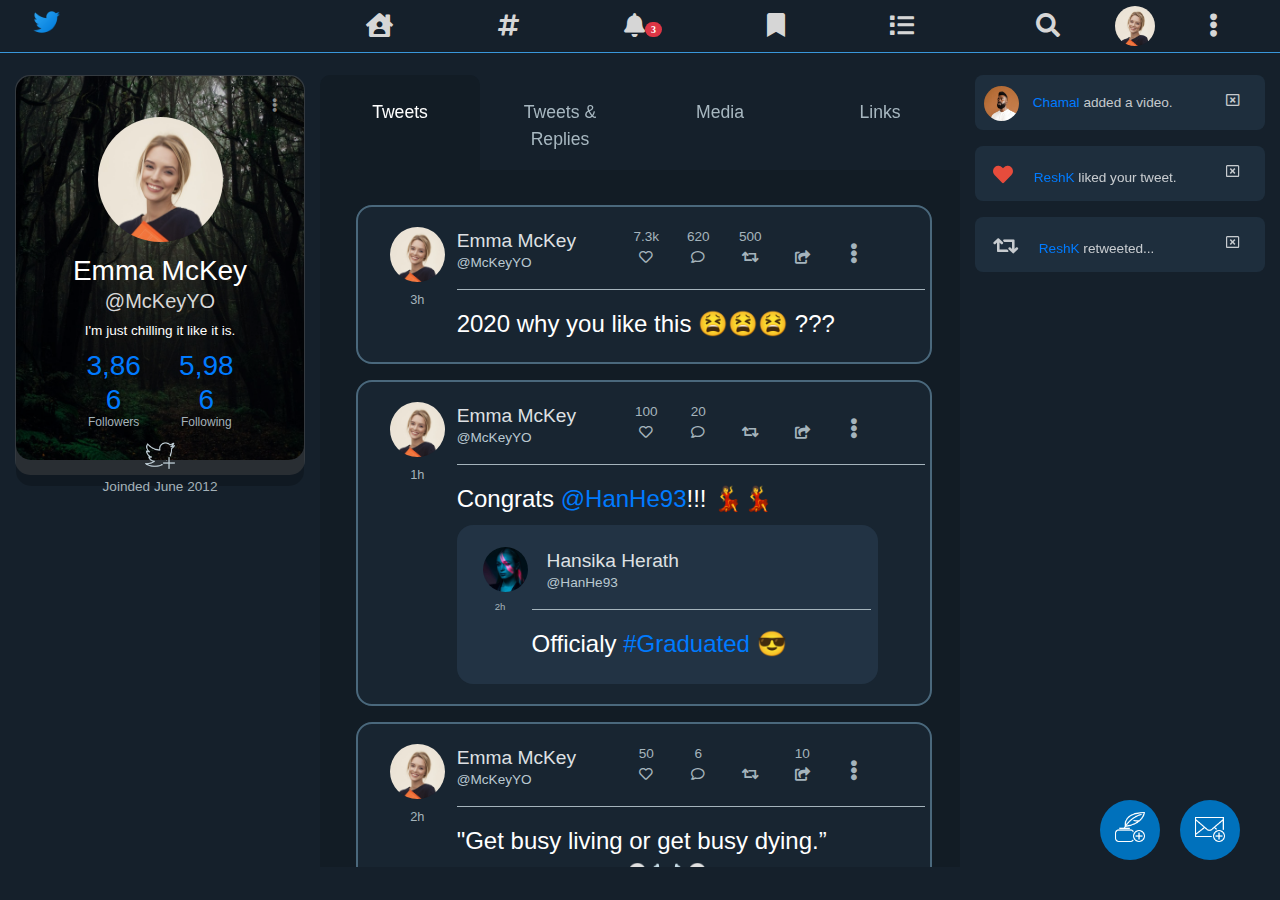
==== profile.html @ 1d09399c "CSS Update 4" ====
<!DOCTYPE html>
<html lang="en">
<head>
    <meta charset="UTF-8">
    <meta name="viewport" content="width=device-width, initial-scale=1.0">
    <script src='assets/bootstrap/js/jquery-3.5.1.js'></script>
    <link rel="icon" type="image/png" href="assets/images/favicon.png"/>
    <link rel="stylesheet" href="assets/icons/css/all.css">
    <link rel="stylesheet" href="assets/bootstrap/css/bootstrap.min.css">
    <link rel="stylesheet" href="assets/css/main.css">
    <script src='assets/bootstrap/js/bootstrap.min.js'></script>
    <title>Profile</title>
</head>
<body>
    <header>
        <nav class="navbar navbar-expand-md fixed-top py-0">
            <div class="col-12">
                <div class="row">
                    <div class="navColA col-3">
                        <a class="navbar-brand" href="index.html">
                            <img src="assets/images/twitter_logo.png" width="30" height="30" alt="">
                        </a>
                    </div>
                    <div class="navColB col-md-6">
                        <div class="navbar-nav mx-auto">
                            <div class="container">
                                <div class="span2 offset1">
                                    <a class=" nav-item nav-link" href="index.html"><i class="fas fa-house-user"></i></a>
                                </div>
                                <div class="span2">
                                    <a class="nav-item nav-link" href="#"><i class="fas fa-hashtag"></i></a>
                                </div>
                                <div class="span2">
                                    <button class="btn btn-secondary dropdown-toggle" type="button" id="dropdownMenuButton" data-toggle="dropdown" aria-haspopup="true" aria-expanded="false" >
                                        <a class="nav-item nav-link" href="#"><i class="fas fa-bell"><span id="not-num" class="badge badge-pill badge-danger">3</span></i></a>
                                    </button>
                                    <div class="dropdown-menu" aria-labelledby="dropdownMenuButton" id="tdrop">
                                        <a class="dropdown-item" href="#">Chamal added a video.</a>
                                        <a class="dropdown-item" href="#">ReshK liked your tweet.</a>
                                        <a class="dropdown-item" href="#">ReshK retweeted your tweet.</a>
                                    </div>
                                </div>
                                <div class="span2">
                                    <a class="nav-item nav-link" href="#"><i class="fas fa-bookmark"></i></a>
                                </div>
                                <div class="span2">
                                    <a class="nav-item nav-link" href="#"><i class="fas fa-list"></i></a>
                                </div>
                            </div>
                        </div>
                    </div>
                    <div class="navColC col-md-3">
                        <div class="container">
                            <div class="span2 extra"></div>
                            <div class="span2">
                                <a href="#" class="nav-link"><i class="fas fa-search"></i></a>
                            </div>
                            <div class="span2">
                                <img  class="user-pic" src="assets/images/user1.jpg" width="40" height="40" alt="">
                            </div>
                            <div class="span2">
                                <a href="#" class="nav-link"><i class="fas fa-ellipsis-v"></i></a>
                            </div>
                        </div>
                    </div>
                </div>
            </div>
        </nav>
        <nav class="navbar navbar-expand-md fixed-bottom py-0" id="bNav">
            <div class="container">
                <div class="col"><a class="nav-link active" href="index.html"><i class="fas fa-house-user"></i></a></div>
                <div class="col"><a class="nav-link" href="#"><i class="fas fa-hashtag"></i></a></div>
                <div class="col">
                    <div class="btn-group dropup">
                        <button type="button" class="btn btn-secondary dropdown-toggle" data-toggle="dropdown" aria-haspopup="true" aria-expanded="false">
                            <i class="fas fa-bell nav-link"><span id="not-num" class="badge badge-pill badge-danger">3</span></i>
                        </button>
                        <div class="dropdown-menu">
                            <a class="dropdown-item" href="#">Chamal added a video.</a>
                            <a class="dropdown-item" href="#">ReshK liked your tweet.</a>
                            <a class="dropdown-item" href="#">ReshK retweeted your tweet.</a>
                        </div>
                    </div>
                </div>
                <div class="col"><a class="nav-link" href="#"><i class="fas fa-bookmark"></i></a></div>
                <div class="col"><a class="nav-link" href="#"><i class="fas fa-list"></i></a></div>
            </div>
        </nav>
    </header>
    <main role="main" class="container-fluid">
        <div class="row main-content">
            <div class="sideA col-3">
                <div class="card bg-dark text-white pro-card">
                    <img src="assets/images/cover2.jpg" class="card-img" alt="...">
                    <div class="card-img-overlay">
                        <i class="fas fa-ellipsis-v"></i>
                        <img class="user-pic5" src="assets/images/user1.jpg" alt="">
                        <h3 class="card-title">Emma McKey</h3>
                        <h5 class="card-subtitle">@McKeyYO</h5>
                        <p class="card-text">I'm just chilling it like it is.</p>
                        <div class="row">
                            <div class="col-2 counts"></div>
                            <div class="col-4 counts"><h3 class="count">3,866</h3><br><p class="count-text">Followers</p></div>
                            <div class="col-4 counts"><h3 class="count">5,986</h3><br><p class="count-text">Following</p></div>
                            <div class="col-2 counts"></div>
                        </div>
                        <img class="add-user" src="assets/images/follow.png" alt="" srcset="">
                        <p class="card-text-join">Joinded June 2012</p>
                    </div>
                </div>
            </div>
            <div class="sideB col-xs-12 col-md-6">
                <div class="row profile-res">
                    <div class="card bg-dark text-white pro-card">
                        <img src="assets/images/cover2.jpg" height="150px" class="card-img" alt="...">
                        <div class="card-img-overlay">
                            <div class="row">
                                <div class="col-3">
                                    <img class="user-pic6" src="assets/images/user1.jpg" alt="">
                                </div>
                                <div class="col-9">
                                    <div class="row">
                                        <i class="fas fa-ellipsis-v"></i>
                                    </div>
                                    <div class="row">
                                        <h5 class="card-title">Emma McKey <span class="cover-handle">@McKeyYO</span><span class="joined">&#160;&#160;&#160;Joinded June 2012</span></h5>
                                    </div>
                                    <div class="row">
                                        <p class="card-text">I'm just chilling it like it is.</p>
                                    </div>
                                    <div class="row">
                                        <div class="col-4">
                                            <span class="counts">Followers:</span>
                                            <span class="badge badge-primary">3,866</span>
                                        </div>
                                        <div class="col-4">
                                            <span class="counts">Following:</span>
                                            <span class="badge badge-primary">5,986</span>
                                        </div>
                                        <div class="col-4">
                                            <img class="add-user2" src="assets/images/follow.png" alt="" srcset="">
                                        </div>
                                    </div>
                                </div>
                            </div>
                        </div>
                    </div>
                </div>
                <div class="row pro-menu">
                    <div class="col-3 sub-menu-pro active">Tweets</div>
                    <div class="col-3 sub-menu-pro">Tweets & Replies</div>
                    <div class="col-3 sub-menu-pro">Media</div>
                    <div class="col-3 sub-menu-pro">Links</div>
                </div>
                <div class="row content-pro">
                    <div class="card tweets">
                        <div class="card-body">
                            <div class="row">
                                <div class="col-2"><img class="user-pic2" src="assets/images/user1.jpg" alt="" srcset=""><p class="time">3h</p></div>
                                <div class="col-10">
                                    <div class="row tweet-head">
                                        <div class="col-4">
                                            <p class="name">Emma McKey</p>
                                            <p class="handle">@McKeyYO</p>
                                        </div>
                                        <div class="col-8">
                                            <div class="row">
                                                <div class="col-2 heart">
                                                    <p class="tweet-values">7.3k</p>
                                                    <i class="far fa-heart"></i>
                                                </div>
                                                <div class="col-2 other">
                                                    <p class="tweet-values">620</p>
                                                    <i class="far fa-comment"></i>
                                                </div>
                                                <div class="col-2 other">
                                                    <p class="tweet-values">500</p>
                                                    <i class="fas fa-retweet"></i>
                                                </div>
                                                <div class="col-2 other">
                                                    <p class="tweet-values">&nbsp;</p>
                                                    <i class="fas fa-share-square"></i>
                                                </div>
                                                <div class="col-2 mini-menu">
                                                    <i class="fas fa-ellipsis-v"></i>
                                                </div>
                                            </div>
                                            
                                        </div>
                                    </div>
                                    <div class="row tweet-body">
                                        <p class="context">2020 why you like this 😫😫😫 ???</p>
                                    </div>
                                </div>
                            </div>
                        </div>
                    </div>
                    <div class="card tweets">
                        <div class="card-body">
                            <div class="row">
                                <div class="col-2"><img class="user-pic2" src="assets/images/user1.jpg" alt="" srcset=""><p class="time">1h</p></div>
                                <div class="col-10">
                                    <div class="row tweet-head">
                                        <div class="col-4">
                                            <p class="name">Emma McKey</p>
                                            <p class="handle">@McKeyYO</p>
                                        </div>
                                        <div class="col-8">
                                            <div class="row">
                                                <div class="col-2 heart">
                                                    <p class="tweet-values">100</p>
                                                    <i class="far fa-heart"></i>
                                                </div>
                                                <div class="col-2 other">
                                                    <p class="tweet-values">20</p>
                                                    <i class="far fa-comment"></i>
                                                </div>
                                                <div class="col-2 other">
                                                    <p class="tweet-values">&nbsp;</p>
                                                    <i class="fas fa-retweet"></i>
                                                </div>
                                                <div class="col-2 other">
                                                    <p class="tweet-values">&nbsp;</p>
                                                    <i class="fas fa-share-square"></i>
                                                </div>
                                                <div class="col-2 mini-menu">
                                                    <i class="fas fa-ellipsis-v"></i>
                                                </div>
                                            </div>
                                            
                                        </div>
                                    </div>
                                    <div class="row tweet-body">
                                        <p class="context">Congrats <span class="hash">@HanHe93</span>!!! 💃💃</p>
                                        <div class="card retweets">
                                            <div class="card-body">
                                                <div class="row">
                                                    <div class="col-2"><img class="user-pic4" src="assets/images/user4.jpg" alt="" srcset=""><p class="retweet-time">2h</p></div>
                                                    <div class="col-10">
                                                        <div class="row retweet-head">
                                                            <div class="col-12">
                                                                <p class="name">Hansika Herath</p>
                                                                <p class="handle">@HanHe93</p>
                                                            </div>
                                                        </div>
                                                        <div class="row retweet-body">
                                                            <p class="context">Officialy <span class="hash">#Graduated</span> 😎</p>
                                                        </div>
                                                    </div>
                                                </div>
                                            </div>
                                        </div>
                                    </div>
                                </div>
                            </div>
                        </div>
                    </div>
                    <div class="card tweets">
                        <div class="card-body">
                            <div class="row">
                                <div class="col-2"><img class="user-pic2" src="assets/images/user1.jpg" alt="" srcset=""><p class="time">2h</p></div>
                                <div class="col-10">
                                    <div class="row tweet-head">
                                        <div class="col-4">
                                            <p class="name">Emma McKey</p>
                                            <p class="handle">@McKeyYO</p>
                                        </div>
                                        <div class="col-8">
                                            <div class="row">
                                                <div class="col-2 heart">
                                                    <p class="tweet-values">50</p>
                                                    <i class="far fa-heart"></i>
                                                </div>
                                                <div class="col-2 other">
                                                    <p class="tweet-values">6</p>
                                                    <i class="far fa-comment"></i>
                                                </div>
                                                <div class="col-2 other">
                                                    <p class="tweet-values">&nbsp;</p>
                                                    <i class="fas fa-retweet"></i>
                                                </div>
                                                <div class="col-2 other">
                                                    <p class="tweet-values">10</p>
                                                    <i class="fas fa-share-square"></i>
                                                </div>
                                                <div class="col-2 mini-menu">
                                                    <i class="fas fa-ellipsis-v"></i>
                                                </div>
                                            </div>
                                            
                                        </div>
                                    </div>
                                    <div class="row tweet-body">
                                        <p class="context">"Get busy living or get busy dying.” <br>- Stephen King 👻☠👻 </p>
                                    </div>
                                </div>
                            </div>
                        </div>
                    </div>
                </div>
            </div>
            <div class="sideC col-3">
                <div class="alert alert-primary" role="alert">
                    <div class="row">
                        <div class="col-10">
                            <img class="user-pic3" src="assets/images/user5.jpg" alt="" srcset="">
                            <span class="tag">Chamal</span> added a video.
                        </div>
                        <div class="col-2">
                            <i class="far fa-window-close"></i>
                        </div>
                    </div>
                </div>
                <div class="alert alert-primary" role="alert">
                    <div class="row">
                        <div class="col-10">
                            <i class="fas fa-heart heart-not ico-not"></i>
                            <span class="tag">ReshK</span> liked your tweet.
                        </div>
                        <div class="col-2">
                            <i class="far fa-window-close"></i>
                        </div>
                    </div>
                </div>
                <div class="alert alert-primary" role="alert">
                    <div class="row">
                        <div class="col-10">
                            <i class="fas fa-retweet ico-not"></i>
                            <span class="tag">ReshK</span> retweeted...
                        </div>
                        <div class="col-2">
                            <i class="far fa-window-close"></i>
                        </div>
                    </div>
                </div>
            </div>
        </div>
        <div class="float-ico">
            <a href="#" class="float float-tweet">
                <img src="assets/images/quill.png" height="30px" width="30px" alt="">
            </a>
        </div>
        <div class="float-ico">
            <a href="#" class="float2 float-tweet">
                <img src="assets/images/message.png" height="30px" width="30px" alt="">
            </a>
        </div>
        
    </main>
</body>
</html>
---- assets/css/main.css ----
/* global */

i:hover, img:hover{
    cursor: pointer;
}
.terms{
    font-size: 12px;
    color: white;
    opacity: 0.2;
}
#not-num{
    font-size: 10px;
}
body{
    background-color: #15202B;
}
.navbar{
    background-color: #15202B;
    border-bottom: 1px solid #3997DB;
}
.fixed-top .navColB .container .active i{
    color: #3997DB;
}
.nav-link{
    color: rgb(214, 214, 214);
    font-size: 1.5rem;
}
.nav-link:hover{
    color:#3997DB;
}
.btn-secondary{
    padding: 0%;
    background-color:transparent;
    border: none;
}
.btn-secondary:hover{
    background-color:transparent;
    border: none;
}
.btn-secondary:active{
    background-color:transparent;
    border: none;
    color:#3997DB;
}
.dropdown-toggle::after {
    display: none;
}
.show>.btn-secondary.dropdown-toggle {
    background-color: transparent;
    border-color: transparent;
}
.show>.btn-secondary.dropdown-toggle:focus {
    box-shadow: none;
}
.dropdown-menu{
    margin-left: 35%;
    background-color: #1E2E3D;
}
.dropdown-item{
    color: white;
}
.active a{
    color: #3997DB;
}
.container-sm{
    margin-top: 3.5rem;
    color: white;
}
.container-fluid{
    margin-top: 3.5rem;
    color: white;
}
.form-inline > *{
    margin-left: 1rem;
    margin-right: 1rem;
}
.user-pic{
    border-radius: 50%;
}
.user-pic2{
    border-radius: 50%;
    height: 55px;
    width: 55px;
}
.user-pic3{
    border-radius: 50%;
    height: 35px;
    width: 35px;
}
.user-pic4{
    border-radius: 50%;
    height: 45px;
    width: 45px;
}
.user-pic5{
    border-radius: 50%;
    height: 125px;
    width: 125px;
    margin-left: auto;
    margin-right: auto;
    display: block;
}
.user-pic6{
    border-radius: 50%;
    height: 95px;
    width: 95px;
    margin-left: auto;
    margin-right: auto;
    margin-top: auto;
    margin-bottom: auto;
    display: block;
}
.fixed-bottom{
    display: none;
    background-color: #0068CF;
}

.fixed-bottom .col i:hover{
    color: #8CC6FF;
}


/* SIDE A */
.sideA{
    padding-top:1.2rem;
}
.sideA .card{
    background-color: #1E2E3D;
    border-radius: 0.5rem;
    border-color: transparent;
}
.sideB .card{
    background-color: transparent;
    border-radius: 1rem;
    border: 2px solid #4A687C;
    width: 90%;
    margin-left: 2.25rem;
}
.sideA .follow .card{
    margin-top: 0.5rem;
}
.sideA .card-body{
    padding-top:0.5rem;
    padding-bottom: 0.5rem;
}
.sideA .card-body .tag{
    margin-left: 2px;
    margin-right: 5px;
    margin-top: 10px;
    border-bottom: 2px solid #293D4D;
}

.sideA .card-body .tag div{
    padding: 0%;
}
.sideA .card-body .tag .col-2{
    text-align: end;
    color: #AAB9C2;
}
.sideA .card-link{
    color: white;
    font-size: 1rem;
    text-align: right; 
}
.sideA p{
    margin-top: 1.2rem;
    margin-bottom: 0;
}
.follow .row{
    margin-left: 2px;
    margin-right: 5px;
    margin-top: 10px;
}
.follow .row .col-3{
    padding: 0px;
}
.follow .name{
    margin: 0;
    padding: 0;
}
.follow .handle{
    margin: 0;
    padding: 0;
}
.name{
    color: #DEE0E3;
}
.handle{
    color: #BAC9D1;
}
.follow .follow-add{
    height: 30px;
    width: 30px;
    margin: 8px 0px;
}

/* SIDE-A CARD-PRO */
.sideA .pro-card{
    height: 25rem;
    border-radius: 15px;
    background-position:center;
}
.sideA .pro-card .card-img{
    border-radius: 15px;
}
.sideA .pro-card .card-img-overlay{
    background-color: rgba(0, 0, 0, 0.203);
    border-radius: 15px;
    height: 410px;
}
.sideA .pro-card .card-img-overlay i{
    margin-left: 95%;
    opacity: 0.5;
}
.sideA .pro-card .card-img-overlay i:hover{
    opacity: 1;
}
.sideA .pro-card .card-img-overlay .card-title{
    text-align: center;
    margin-top: 0.8rem;
}
.sideA .pro-card .card-img-overlay .card-subtitle{
    text-align: center;
    margin-top: -0.7rem;
    margin-bottom: 0.5rem;
    color: #D8D8D8;
}
.sideA .pro-card .card-img-overlay .card-text{
    text-align: center;
    margin-top: 0.2rem;
}
.sideA .pro-card .card-img-overlay .row{
    margin-top: 0.5rem;
}
.sideA .pro-card .card-img-overlay .counts{
    text-align: center;
}
.sideA .pro-card .card-img-overlay .count{
    color: #007BFF;
}
.sideA .pro-card .card-img-overlay .count-text{
    font-size: 12px;
    text-align: center;
    margin-top: -2rem;
    color: #A4B2B9;
}
.sideA .pro-card .card-img-overlay .add-user{
    margin-top: 0.5rem;
    height: 30px;
    width: 30px;
    margin-left: auto;
    margin-right: auto;
    display: block;
}
.sideA .pro-card .card-img-overlay .card-text-join{
    margin-top: 0.5rem;
    color: #A4B2B9;
    text-align: center;
}
/* SIDE B */
.sideB .content{
    height: 91vh;
    overflow-x: hidden; 
    overflow-y: auto;
    background-color: #121C25;
    padding-top:1.2rem;
    padding-bottom:1.2rem;
}
.sideB .content-pro{
    height: 77.5vh;
    overflow-x: hidden; 
    overflow-y: auto;
    background-color: #121C25;
    padding-top:1.2rem;
    padding-bottom:1.2rem;
}
.sideB .sub-menu-pro{
    margin-top: 1.2rem;
    padding-top: 1.5rem;
    padding-bottom: 1rem;
    text-align: center;
    font-size: 1.1rem;
    color: #A7B7C0;
    border-bottom: 2px solid transparent;
    border-radius: 10px 10px 0px 0px;
}
.sideB .sub-menu-pro:hover{
    color: whitesmoke;
    background-color: #1A2835;
    border-bottom: 2px solid whitesmoke;
}
.sideB .pro-menu .active{
    background-color: #121C25;
    color: white;
}
.retweets{
    margin-left: 0 !important;
    margin-top: 0.5rem !important;
    background-color: #223344 !important;
    border-color: transparent !important;
}
.sideB .card{
    background-color: #182531;
}
.sideB .card:hover{
    background-color: #1F303F;
}
.sideB .add-tweet .top .col-2{
    padding-right: 0;
    width: fit-content;
}
.sideB .add-tweet .top .col-10{
    padding-left: 0;
}
.sideB .uText{
    background-color: transparent;
    padding-left: 0;
    color: white;
    font-size: 1.2rem;
    border-color: transparent;
    border-bottom: 2px solid #BCCBD3;
}
.sideB .uText:focus{
    box-shadow: none;
}
.sideB .add-tweet .add-more{
    font-size: 1.5rem;
    margin-top: 0.5rem;
    color: #BAC9D1;
}

.sideB .add-tweet .add-more i:hover{
    color: #007BFF;
}

.sideB .add-tweet .add-more .col-2{
    padding: 0;
}
.sideB .tweets{
    margin-top: 1rem;
}
.sideB .tweets .col-2{
    padding-right: 0;
}
.sideB .tweets img{
    display: block;
    margin-left: auto;
    margin-right: auto;
}
.time{
    color:#A5B4BC;
    font-size: 0.8rem;
    text-align: center;
    margin-top: 0.5rem;
    margin-bottom: 0;
}
.retweet-time{
    color:#A5B4BC;
    font-size: 0.6rem;
    margin-top: 0.5rem;
    margin-left: 1rem;
    margin-bottom: 0;
}

.sideB .name{
    margin-bottom: -0.2rem;
    font-size: 1.2rem;
}
.tweets .tweet-head, .tweets .retweet-head{
    border-bottom: 1px solid #A5B4BC;
}
.tweets .tweet-head .col-4, .tweets .retweet-head .col-10{
    padding: 0;
}
.tweet-values{
    margin-bottom: 0;
}
.tweets .col-8 .active i, .tweets .col-8 .active p{
    color: #E74C3C;
}
.tweets .col-8 .heart:hover{
    color: #E74C3C;
}
.tweets .col-8 .col-2{
    text-align: center;
    color: #A5B4BC;
}
.tweets .col-8 .other:hover{
    color: white;
}
.mini-menu{
    margin-top: 0.7rem;
    font-size: 1.3rem;
}
.mini-menu i:hover {
    color: #007BFF;
}
.tweets .tweet-body .context{
    font-size: 1.5rem;
    margin-top: 1rem;
    margin-bottom: 0;
}
.tweets .tweet-body .hash{
    color: #007BFF;
}
/* SIDE-B Pro */
.sideB .profile-res{
    display: none;
}
.sideB .profile-res .card{
    width: 100%;
    margin: 0;
    border: 0;
}
.sideB .profile-res .card-img{
    width: 100%;
    object-fit: cover;
}
.sideB .profile-res .card-img-overlay{
    background-color: rgba(0, 0, 0, 0.203);
}
.sideB .profile-res .col-9 i{
    margin-left: 95%;
    opacity: 0.5;
}
.sideB .profile-res .col-9 i:hover{
    opacity: 1;
}
.sideB .profile-res .col-9 .cover-handle{
    font-size: 16px;
    color: #D8D8D8;
}
.sideB .profile-res .col-9 .joined{
    font-size: 10px;
}
.sideB .profile-res .col-9 .col-4{
    padding-left: 0;
    padding-top: 10px;
}
.sideB .profile-res .counts{
    font-size: 13px;
    text-align: left;
}
.sideB .profile-res .add-user2{
    height: 25px;
    width: 25px;
    margin-top: 0;
    margin-bottom: 10px;
}
/* SIDE C */
.sideC{
    padding-top: 1.2rem;
}
.sideC .alert{
    padding-left: 0.5rem;
    padding-top: 0;
    padding-bottom: 0;
    background-color: #1E2E3D;
    border-color: transparent;
    border-radius: 8px;
    height: 55px;
    color: rgba(255, 255, 255, 0.753);
}

.sideC .alert:hover{
    background-color: #2c4358;
}
.sideC .alert img{
    margin-top: 10px;
    margin-bottom: 10px;
    margin-right: 10px;
}
.sideC .alert .tag{
    color: #007BFF;
}
.sideC .alert .col-2{
    padding-top: 15px;
}
.sideC .alert i:hover{
    color: #007BFF
}
.sideC .heart-not{
    color: #E74C3C;
}
.sideC .ico-not{
    font-size: 20px;
    margin-top: 18px;
    margin-bottom: 10px;
    margin-right: 17px;
    margin-left: 9px;
}
.sideC .heart-not:hover{
    color: #E74C3C;
}
/* FLOAT */

.float{
    position:fixed;
	width:60px;
	height:60px;
	bottom:40px;
	right:120px;
	background-color:#0071BC;
	border-radius:50px;
	text-align:center;
}
.float2{
    position:fixed;
	width:60px;
	height:60px;
	bottom:40px;
	right:40px;
	background-color:#0071BC;
	border-radius:50px;
	text-align:center;
}
.float-ico a:hover{
    background-color:#005791;
}
.float-ico img{
    margin-top: 12px;
}
.my-float{
	margin-top:22px;
}

/* SIDE BAR */

/* width */
::-webkit-scrollbar {
    width: 5px;
}

  /* Track */
::-webkit-scrollbar-track {
    background: #182531; 
}

  /* Handle */
::-webkit-scrollbar-thumb {
    background: #1E2E3D; 
}

  /* Handle on hover */
::-webkit-scrollbar-thumb:hover {
    background: #AAB9C2; 
}

@media (max-width: 1365px){
    body{
        font-size: 85% !important;
    }
    .sideA .card-body .tag i{
        display: none;
    }
}
@media (max-width: 1200px){
    .sideA .user-pic2{
        height: 35px;
        width: 35px;
    }
    .sideA .follow .col-7{
        padding-left: 0;
        padding-right: 5px;
    }
    .sideA .follow .name, .sideA .follow .handle{
        font-size: 12px;
    }
    .user-pic3{
        display: none;
    }
    .sideA .follow .col-2{
        padding: 0;
    }
    .sideA .follow-add{
        height: 20px;
        width: 20px;
    }
    .sideB .retweets .col-10{
        margin-left: ;
    }
}
@media (max-width: 1030px){
    .sideA .trending .col-2{
        display: none;
    }
    .sideA .card-link{
        text-align: left;
    }
    .sideA .follow-add{
        display: none;
    }
    .sideA .follow .col-7{
        padding-left: 5px;
        padding-right: 0;
    }
    .sideA .follow .col-3{
        display: none;
    }
    .sideA .follow .col-2{
        display: none;
    }
    .sideB .tweets .tweet-head .col-4 .name, .sideB .tweets .tweet-head .col-4 .handle{
        font-size: 1rem;
        padding-left: 5px;
    }
    .sideB .user-pic2{
        height: 40px;
        width: 40px;
    }
}

@media (max-width: 768px) { 
    .fixed-top .navbar-nav{
        display: none;
    }
    .fixed-top .navbar-brand{
        display: none;
    }
    .fixed-top .form-inline{
        width: fit-content;
        margin:auto;
    }
    .fixed-top .form-inline > *{
        margin-left: 2rem;
        margin-right: 2rem;
    }
    .fixed-bottom 
    {
        display: inline;
    }
    .fixed-bottom #navbarText2{
        display: inline;
    }
    #bUL li{
        display: inline-block;
        width: fit-content;
        margin: 0%;
    }
    .dropup .dropdown-toggle::after{
        display: none;
    }
    .dropup .dropdown-menu{
        margin-left: -4rem;
        margin-bottom: 0.5rem;
        background-color: #1E2E3D;
    }
    .sideA{
        display: none;
    }
    .sideC{
        display: none;
    }
    .navColA{
        display: none;
    }
    .navColB{
        display: none;
    }
    .navColC .extra{
        display: none;
    }
    .float{
	bottom:130px;
	right:40px;
    }
    .float2{
        bottom:60px;
    }
    .sideA .pro-card .col-2 .counts{
        display: none;
    }
    .sideB .profile-res{
        display: block;
    }
}
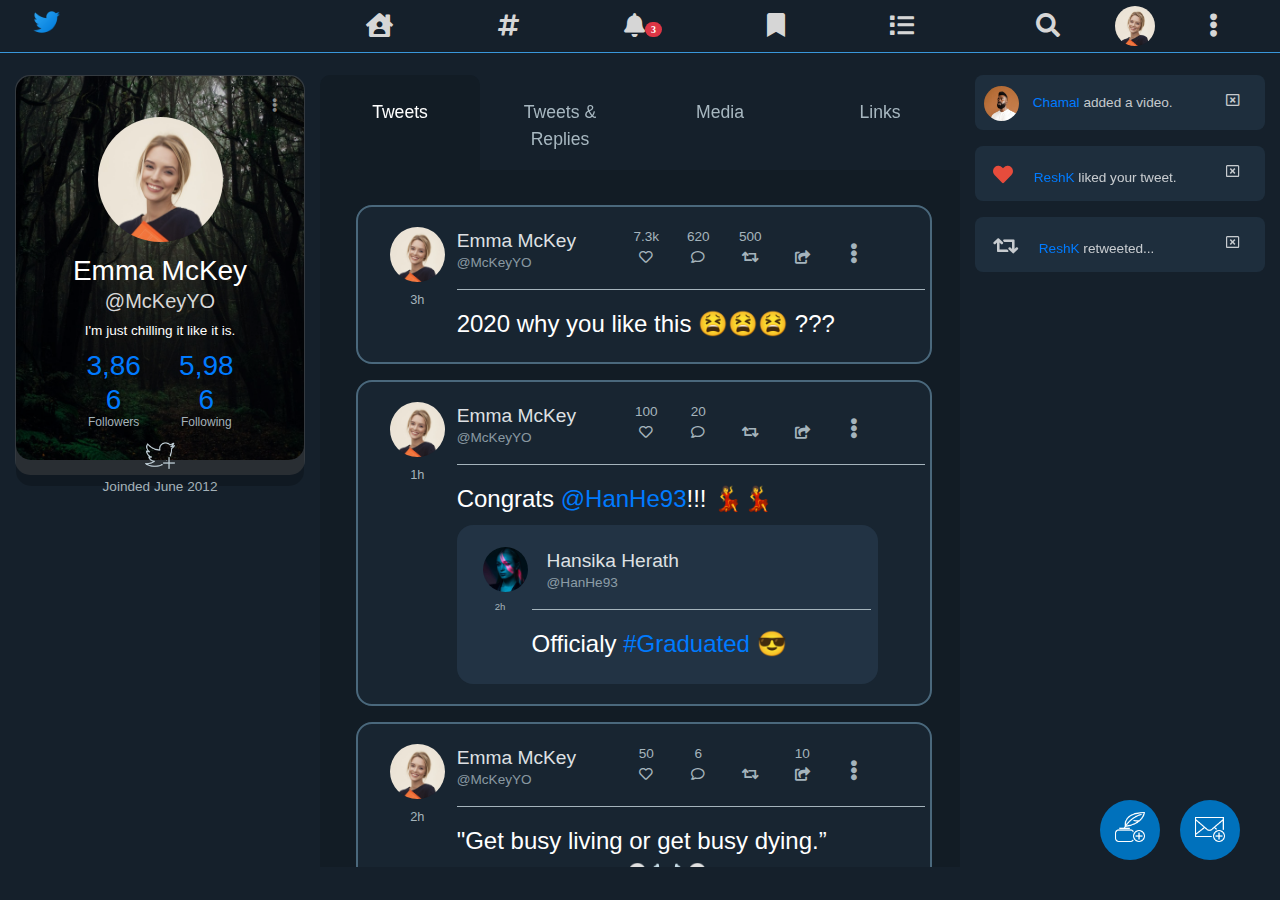
==== commit 27d4897b: "CSS Update 9" ====
--- a/profile.html
+++ b/profile.html
@@ -68,9 +68,9 @@
         </nav>
         <nav class="navbar navbar-expand-md fixed-bottom py-0" id="bNav">
             <div class="container">
-                <div class="col"><a class="nav-link active" href="index.html"><i class="fas fa-house-user"></i></a></div>
+                <div class="col"><a class="nav-link" href="index.html"><i class="fas fa-house-user"></i></a></div>
                 <div class="col"><a class="nav-link" href="#"><i class="fas fa-hashtag"></i></a></div>
-                <div class="col">
+                <div class="col bell-not">
                     <div class="btn-group dropup">
                         <button type="button" class="btn btn-secondary dropdown-toggle" data-toggle="dropdown" aria-haspopup="true" aria-expanded="false">
                             <i class="fas fa-bell nav-link"><span id="not-num" class="badge badge-pill badge-danger">3</span></i>
--- a/assets/css/main.css
+++ b/assets/css/main.css
@@ -113,10 +113,21 @@
 .fixed-bottom{
     display: none;
     background-color: #0068CF;
-}
-
-.fixed-bottom .col i:hover{
-    color: #8CC6FF;
+    text-align: center;
+}
+.fixed-bottom .active{
+    background-color: white;
+    color: #0068CF;
+}
+.fixed-bottom .bell-not{
+    padding-top: 6px;
+    padding-bottom: 6px;
+}
+.fixed-bottom .col:hover{
+    background-color: white;
+}
+.fixed-bottom .nav-link:hover{
+    color: #0068CF;
 }
 
 
@@ -178,15 +189,22 @@
     margin: 0;
     padding: 0;
 }
+.follow .name:hover{
+    cursor: pointer;
+}
 .follow .handle{
     margin: 0;
     padding: 0;
+    opacity: 0.7;
 }
 .name{
     color: #DEE0E3;
 }
 .handle{
     color: #BAC9D1;
+}
+.sideA .follow .col-12{
+    display: none;
 }
 .follow .follow-add{
     height: 30px;
@@ -293,6 +311,10 @@
     background-color: #121C25;
     color: white;
 }
+.sideB .content .card{
+    margin-left: 5%;
+    margin-right: 5%;
+}
 .retweets{
     margin-left: 0 !important;
     margin-top: 0.5rem !important;
@@ -342,7 +364,7 @@
 .sideB .tweets .col-2{
     padding-right: 0;
 }
-.sideB .tweets img{
+.sideB .tweets img, .sideB .add-tweet img{
     display: block;
     margin-left: auto;
     margin-right: auto;
@@ -365,6 +387,13 @@
 .sideB .name{
     margin-bottom: -0.2rem;
     font-size: 1.2rem;
+}
+.sideB .name:hover{
+    cursor: pointer;
+    color: #007BFF;
+}
+.sideB .handle{
+    opacity: 0.7;
 }
 .tweets .tweet-head, .tweets .retweet-head{
     border-bottom: 1px solid #A5B4BC;
@@ -576,9 +605,7 @@
         height: 20px;
         width: 20px;
     }
-    .sideB .retweets .col-10{
-        margin-left: ;
-    }
+    
 }
 @media (max-width: 1030px){
     .sideA .trending .col-2{
@@ -587,18 +614,28 @@
     .sideA .card-link{
         text-align: left;
     }
-    .sideA .follow-add{
+    .sideA .follow .col-2{
+        display: none;
+    }
+    .sideA .follow .col-3{
         display: none;
     }
     .sideA .follow .col-7{
+        display: none;
+    }
+    .sideA .follow .col-12{
+        display: block;
+        padding: 0;
+    }
+    .sideA .follow .col-12 p{
+        font-size: 15px;
+    }
+    .sideA .follow .col-12 .name:hover{
+        cursor: pointer;
+        color: #007BFF;
+    }
+    .sideB .card-body{
         padding-left: 5px;
-        padding-right: 0;
-    }
-    .sideA .follow .col-3{
-        display: none;
-    }
-    .sideA .follow .col-2{
-        display: none;
     }
     .sideB .tweets .tweet-head .col-4 .name, .sideB .tweets .tweet-head .col-4 .handle{
         font-size: 1rem;
@@ -607,6 +644,23 @@
     .sideB .user-pic2{
         height: 40px;
         width: 40px;
+    }
+}
+@media (max-width: 955px){
+    .sideB .tweet-values{
+        display: none;
+    }
+    .sideB .mini-menu{
+        margin: 0;
+    }
+    .sideB .tweet-head .col-8 .row{
+        margin-top: 1rem;
+    }
+}
+@media (max-width: 819px){
+    .fixed-top .navColC .nav-link{
+        padding-left: 0;
+        padding-right: 0;
     }
 }
 
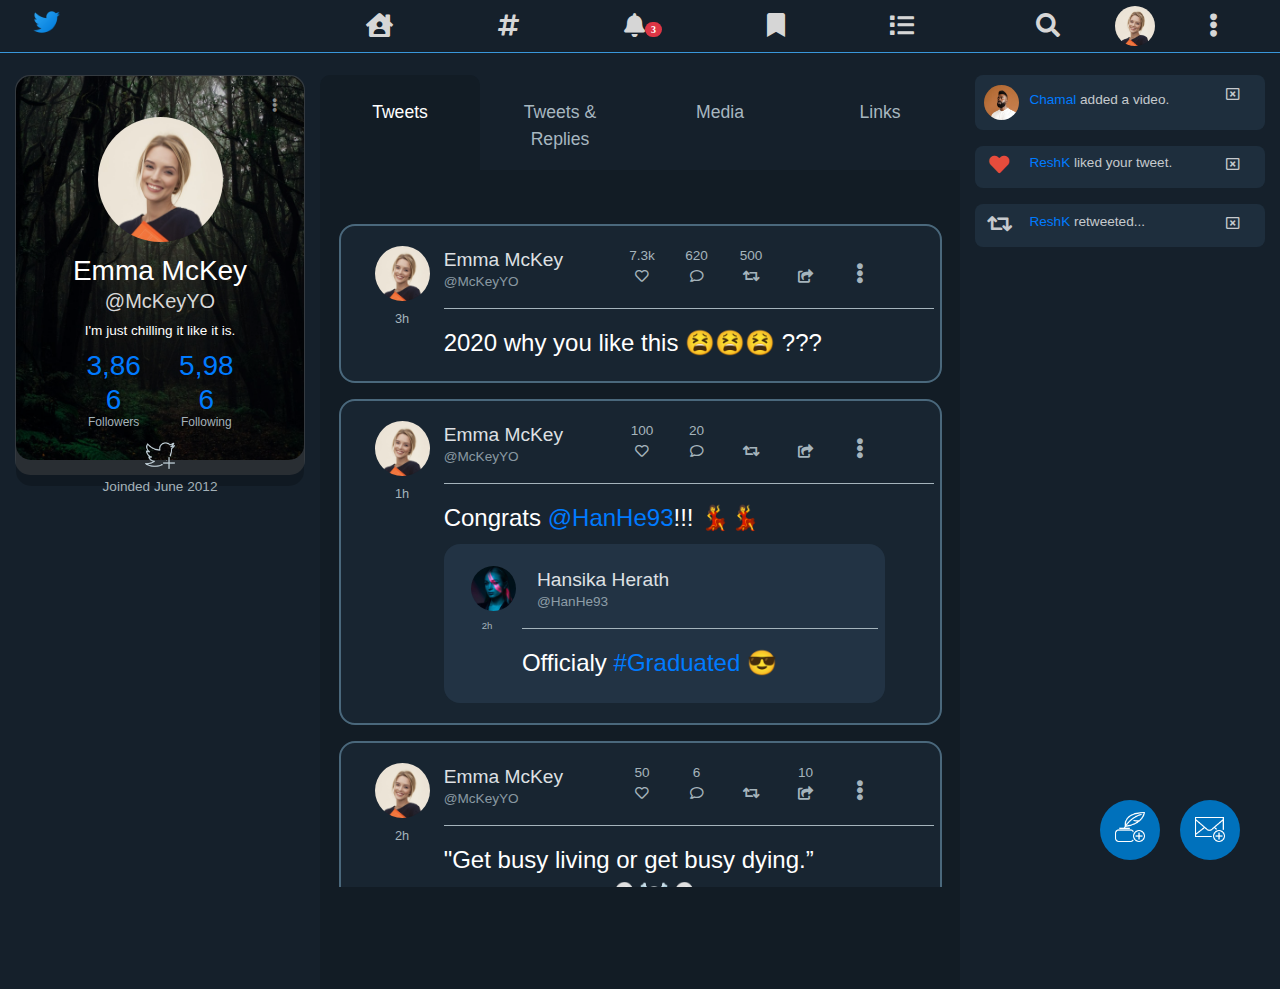
==== commit 342b35e9: "Profile Update" ====
--- a/profile.html
+++ b/profile.html
@@ -152,100 +152,102 @@
                     <div class="col-3 sub-menu-pro">Media</div>
                     <div class="col-3 sub-menu-pro">Links</div>
                 </div>
-                <div class="row content-pro">
-                    <div class="card tweets">
-                        <div class="card-body">
-                            <div class="row">
-                                <div class="col-2"><img class="user-pic2" src="assets/images/user1.jpg" alt="" srcset=""><p class="time">3h</p></div>
-                                <div class="col-10">
-                                    <div class="row tweet-head">
-                                        <div class="col-4">
-                                            <p class="name">Emma McKey</p>
-                                            <p class="handle">@McKeyYO</p>
-                                        </div>
-                                        <div class="col-8">
-                                            <div class="row">
-                                                <div class="col-2 heart">
-                                                    <p class="tweet-values">7.3k</p>
-                                                    <i class="far fa-heart"></i>
+                <div class="row content">
+                    <div class="row content-pro">
+                        <div class="card tweets">
+                            <div class="card-body">
+                                <div class="row">
+                                    <div class="col-2"><img class="user-pic2" src="assets/images/user1.jpg" alt="" srcset=""><p class="time">3h</p></div>
+                                    <div class="col-10">
+                                        <div class="row tweet-head">
+                                            <div class="col-4">
+                                                <p class="name">Emma McKey</p>
+                                                <p class="handle">@McKeyYO</p>
+                                            </div>
+                                            <div class="col-8">
+                                                <div class="row">
+                                                    <div class="col-2 heart">
+                                                        <p class="tweet-values">7.3k</p>
+                                                        <i class="far fa-heart"></i>
+                                                    </div>
+                                                    <div class="col-2 other">
+                                                        <p class="tweet-values">620</p>
+                                                        <i class="far fa-comment"></i>
+                                                    </div>
+                                                    <div class="col-2 other">
+                                                        <p class="tweet-values">500</p>
+                                                        <i class="fas fa-retweet"></i>
+                                                    </div>
+                                                    <div class="col-2 other">
+                                                        <p class="tweet-values">&nbsp;</p>
+                                                        <i class="fas fa-share-square"></i>
+                                                    </div>
+                                                    <div class="col-2 mini-menu">
+                                                        <i class="fas fa-ellipsis-v"></i>
+                                                    </div>
                                                 </div>
-                                                <div class="col-2 other">
-                                                    <p class="tweet-values">620</p>
-                                                    <i class="far fa-comment"></i>
+                                                
+                                            </div>
+                                        </div>
+                                        <div class="row tweet-body">
+                                            <p class="context">2020 why you like this 😫😫😫 ???</p>
+                                        </div>
+                                    </div>
+                                </div>
+                            </div>
+                        </div>
+                        <div class="card tweets">
+                            <div class="card-body">
+                                <div class="row">
+                                    <div class="col-2"><img class="user-pic2" src="assets/images/user1.jpg" alt="" srcset=""><p class="time">1h</p></div>
+                                    <div class="col-10">
+                                        <div class="row tweet-head">
+                                            <div class="col-4">
+                                                <p class="name">Emma McKey</p>
+                                                <p class="handle">@McKeyYO</p>
+                                            </div>
+                                            <div class="col-8">
+                                                <div class="row">
+                                                    <div class="col-2 heart">
+                                                        <p class="tweet-values">100</p>
+                                                        <i class="far fa-heart"></i>
+                                                    </div>
+                                                    <div class="col-2 other">
+                                                        <p class="tweet-values">20</p>
+                                                        <i class="far fa-comment"></i>
+                                                    </div>
+                                                    <div class="col-2 other">
+                                                        <p class="tweet-values">&nbsp;</p>
+                                                        <i class="fas fa-retweet"></i>
+                                                    </div>
+                                                    <div class="col-2 other">
+                                                        <p class="tweet-values">&nbsp;</p>
+                                                        <i class="fas fa-share-square"></i>
+                                                    </div>
+                                                    <div class="col-2 mini-menu">
+                                                        <i class="fas fa-ellipsis-v"></i>
+                                                    </div>
                                                 </div>
-                                                <div class="col-2 other">
-                                                    <p class="tweet-values">500</p>
-                                                    <i class="fas fa-retweet"></i>
-                                                </div>
-                                                <div class="col-2 other">
-                                                    <p class="tweet-values">&nbsp;</p>
-                                                    <i class="fas fa-share-square"></i>
-                                                </div>
-                                                <div class="col-2 mini-menu">
-                                                    <i class="fas fa-ellipsis-v"></i>
-                                                </div>
-                                            </div>
-                                            
-                                        </div>
-                                    </div>
-                                    <div class="row tweet-body">
-                                        <p class="context">2020 why you like this 😫😫😫 ???</p>
-                                    </div>
-                                </div>
-                            </div>
-                        </div>
-                    </div>
-                    <div class="card tweets">
-                        <div class="card-body">
-                            <div class="row">
-                                <div class="col-2"><img class="user-pic2" src="assets/images/user1.jpg" alt="" srcset=""><p class="time">1h</p></div>
-                                <div class="col-10">
-                                    <div class="row tweet-head">
-                                        <div class="col-4">
-                                            <p class="name">Emma McKey</p>
-                                            <p class="handle">@McKeyYO</p>
-                                        </div>
-                                        <div class="col-8">
-                                            <div class="row">
-                                                <div class="col-2 heart">
-                                                    <p class="tweet-values">100</p>
-                                                    <i class="far fa-heart"></i>
-                                                </div>
-                                                <div class="col-2 other">
-                                                    <p class="tweet-values">20</p>
-                                                    <i class="far fa-comment"></i>
-                                                </div>
-                                                <div class="col-2 other">
-                                                    <p class="tweet-values">&nbsp;</p>
-                                                    <i class="fas fa-retweet"></i>
-                                                </div>
-                                                <div class="col-2 other">
-                                                    <p class="tweet-values">&nbsp;</p>
-                                                    <i class="fas fa-share-square"></i>
-                                                </div>
-                                                <div class="col-2 mini-menu">
-                                                    <i class="fas fa-ellipsis-v"></i>
-                                                </div>
-                                            </div>
-                                            
-                                        </div>
-                                    </div>
-                                    <div class="row tweet-body">
-                                        <p class="context">Congrats <span class="hash">@HanHe93</span>!!! 💃💃</p>
-                                        <div class="card retweets">
-                                            <div class="card-body">
-                                                <div class="row">
-                                                    <div class="col-2"><img class="user-pic4" src="assets/images/user4.jpg" alt="" srcset=""><p class="retweet-time">2h</p></div>
-                                                    <div class="col-10">
-                                                        <div class="row retweet-head">
-                                                            <div class="col-12">
-                                                                <p class="name">Hansika Herath</p>
-                                                                <p class="handle">@HanHe93</p>
+                                                
+                                            </div>
+                                        </div>
+                                        <div class="row tweet-body">
+                                            <p class="context">Congrats <span class="hash">@HanHe93</span>!!! 💃💃</p>
+                                            <div class="card retweets">
+                                                <div class="card-body">
+                                                    <div class="row">
+                                                        <div class="col-2"><img class="user-pic4" src="assets/images/user4.jpg" alt="" srcset=""><p class="retweet-time">2h</p></div>
+                                                        <div class="col-10">
+                                                            <div class="row retweet-head">
+                                                                <div class="col-12">
+                                                                    <p class="name">Hansika Herath</p>
+                                                                    <p class="handle">@HanHe93</p>
+                                                                </div>
+                                                            </div>
+                                                            <div class="row retweet-body">
+                                                                <p class="context">Officialy <span class="hash">#Graduated</span> 😎</p>
                                                             </div>
                                                         </div>
-                                                        <div class="row retweet-body">
-                                                            <p class="context">Officialy <span class="hash">#Graduated</span> 😎</p>
-                                                        </div>
                                                     </div>
                                                 </div>
                                             </div>
@@ -254,44 +256,44 @@
                                 </div>
                             </div>
                         </div>
-                    </div>
-                    <div class="card tweets">
-                        <div class="card-body">
-                            <div class="row">
-                                <div class="col-2"><img class="user-pic2" src="assets/images/user1.jpg" alt="" srcset=""><p class="time">2h</p></div>
-                                <div class="col-10">
-                                    <div class="row tweet-head">
-                                        <div class="col-4">
-                                            <p class="name">Emma McKey</p>
-                                            <p class="handle">@McKeyYO</p>
-                                        </div>
-                                        <div class="col-8">
-                                            <div class="row">
-                                                <div class="col-2 heart">
-                                                    <p class="tweet-values">50</p>
-                                                    <i class="far fa-heart"></i>
+                        <div class="card tweets">
+                            <div class="card-body">
+                                <div class="row">
+                                    <div class="col-2"><img class="user-pic2" src="assets/images/user1.jpg" alt="" srcset=""><p class="time">2h</p></div>
+                                    <div class="col-10">
+                                        <div class="row tweet-head">
+                                            <div class="col-4">
+                                                <p class="name">Emma McKey</p>
+                                                <p class="handle">@McKeyYO</p>
+                                            </div>
+                                            <div class="col-8">
+                                                <div class="row">
+                                                    <div class="col-2 heart">
+                                                        <p class="tweet-values">50</p>
+                                                        <i class="far fa-heart"></i>
+                                                    </div>
+                                                    <div class="col-2 other">
+                                                        <p class="tweet-values">6</p>
+                                                        <i class="far fa-comment"></i>
+                                                    </div>
+                                                    <div class="col-2 other">
+                                                        <p class="tweet-values">&nbsp;</p>
+                                                        <i class="fas fa-retweet"></i>
+                                                    </div>
+                                                    <div class="col-2 other">
+                                                        <p class="tweet-values">10</p>
+                                                        <i class="fas fa-share-square"></i>
+                                                    </div>
+                                                    <div class="col-2 mini-menu">
+                                                        <i class="fas fa-ellipsis-v"></i>
+                                                    </div>
                                                 </div>
-                                                <div class="col-2 other">
-                                                    <p class="tweet-values">6</p>
-                                                    <i class="far fa-comment"></i>
-                                                </div>
-                                                <div class="col-2 other">
-                                                    <p class="tweet-values">&nbsp;</p>
-                                                    <i class="fas fa-retweet"></i>
-                                                </div>
-                                                <div class="col-2 other">
-                                                    <p class="tweet-values">10</p>
-                                                    <i class="fas fa-share-square"></i>
-                                                </div>
-                                                <div class="col-2 mini-menu">
-                                                    <i class="fas fa-ellipsis-v"></i>
-                                                </div>
-                                            </div>
-                                            
-                                        </div>
-                                    </div>
-                                    <div class="row tweet-body">
-                                        <p class="context">"Get busy living or get busy dying.” <br>- Stephen King 👻☠👻 </p>
+                                                
+                                            </div>
+                                        </div>
+                                        <div class="row tweet-body">
+                                            <p class="context">"Get busy living or get busy dying.” <br>- Stephen King 👻☠👻 </p>
+                                        </div>
                                     </div>
                                 </div>
                             </div>
@@ -301,10 +303,14 @@
             </div>
             <div class="sideC col-3">
                 <div class="alert alert-primary" role="alert">
-                    <div class="row">
+                    <div class="row notification">
                         <div class="col-10">
-                            <img class="user-pic3" src="assets/images/user5.jpg" alt="" srcset="">
-                            <span class="tag">Chamal</span> added a video.
+                            <div class="row details">
+                                <div class="col-3"><img class="user-pic3" src="assets/images/user5.jpg" alt="" srcset=""></div>
+                                <div class="col-9 with-pic">
+                                    <p><span class="tag">Chamal</span> added a video.</p>
+                                </div>
+                            </div>
                         </div>
                         <div class="col-2">
                             <i class="far fa-window-close"></i>
@@ -312,10 +318,16 @@
                     </div>
                 </div>
                 <div class="alert alert-primary" role="alert">
-                    <div class="row">
+                    <div class="row notification">
                         <div class="col-10">
-                            <i class="fas fa-heart heart-not ico-not"></i>
-                            <span class="tag">ReshK</span> liked your tweet.
+                            <div class="row details">
+                                <div class="col-3">
+                                    <i class="fas fa-heart heart-not ico-not"></i>
+                                </div>
+                                <div class="col-9 with-ico">
+                                    <p><span class="tag">ReshK</span> liked your tweet.</p>
+                                </div>
+                            </div>
                         </div>
                         <div class="col-2">
                             <i class="far fa-window-close"></i>
@@ -323,10 +335,16 @@
                     </div>
                 </div>
                 <div class="alert alert-primary" role="alert">
-                    <div class="row">
+                    <div class="row notification">
                         <div class="col-10">
-                            <i class="fas fa-retweet ico-not"></i>
-                            <span class="tag">ReshK</span> retweeted...
+                            <div class="row details">
+                                <div class="col-3">
+                                    <i class="fas fa-retweet ico-not"></i>
+                                </div>
+                                <div class="col-9 with-ico">
+                                    <p><span class="tag">ReshK</span> retweeted...</p>
+                                </div>
+                            </div>
                         </div>
                         <div class="col-2">
                             <i class="far fa-window-close"></i>
--- a/assets/css/main.css
+++ b/assets/css/main.css
@@ -25,7 +25,7 @@
     color: rgb(214, 214, 214);
     font-size: 1.5rem;
 }
-.nav-link:hover{
+.fixed-top .nav-link:hover{
     color:#3997DB;
 }
 .btn-secondary{
@@ -59,7 +59,7 @@
 .dropdown-item{
     color: white;
 }
-.active a{
+.fixed-top .active a{
     color: #3997DB;
 }
 .container-sm{
@@ -116,8 +116,8 @@
     text-align: center;
 }
 .fixed-bottom .active{
-    background-color: white;
-    color: #0068CF;
+    background-color: #0476E7;
+    color: #ffffff;
 }
 .fixed-bottom .bell-not{
     padding-top: 6px;
@@ -482,29 +482,38 @@
 }
 .sideC .alert{
     padding-left: 0.5rem;
-    padding-top: 0;
-    padding-bottom: 0;
+    padding-top: 3%;
+    padding-bottom: 3%;
     background-color: #1E2E3D;
     border-color: transparent;
     border-radius: 8px;
-    height: 55px;
+    height: fit-content;
     color: rgba(255, 255, 255, 0.753);
 }
-
 .sideC .alert:hover{
     background-color: #2c4358;
 }
-.sideC .alert img{
-    margin-top: 10px;
-    margin-bottom: 10px;
-    margin-right: 10px;
+.sideC .notification .details .col-3{
+    text-align: center;
+}
+.sideC .notification .details .col-9{
+    text-align: left;
+    padding-left: 0;
+}
+.sideC .notification .details .with-pic{
+    padding-top: 3%;
+    padding-bottom: 3%;
+    line-height: initial;
+}
+.sideC .notification .details .with-ico{
+    line-height: initial;
+}
+.sideC .notification .details p{
+    margin-bottom: 0;
 }
 .sideC .alert .tag{
     color: #007BFF;
 }
-.sideC .alert .col-2{
-    padding-top: 15px;
-}
 .sideC .alert i:hover{
     color: #007BFF
 }
@@ -513,10 +522,6 @@
 }
 .sideC .ico-not{
     font-size: 20px;
-    margin-top: 18px;
-    margin-bottom: 10px;
-    margin-right: 17px;
-    margin-left: 9px;
 }
 .sideC .heart-not:hover{
     color: #E74C3C;
@@ -595,9 +600,7 @@
     .sideA .follow .name, .sideA .follow .handle{
         font-size: 12px;
     }
-    .user-pic3{
-        display: none;
-    }
+    
     .sideA .follow .col-2{
         padding: 0;
     }
@@ -605,7 +608,23 @@
         height: 20px;
         width: 20px;
     }
-    
+    .user-pic3{
+        height: 25px;
+        width: 25px;
+    }
+    .sideC .ico-not{
+        font-size: 17px;
+    }
+    .sideC .notification .details .with-pic{
+        padding-top: 0;
+        padding-bottom: 0;
+    }
+}
+@media (max-width: 1075px){
+    .sideB .tweets .tweet-head .col-4 .name, .sideB .tweets .tweet-head .col-4 .handle{
+        font-size: 0.95rem;
+        padding-left: 5px;
+    }
 }
 @media (max-width: 1030px){
     .sideA .trending .col-2{
@@ -637,10 +656,6 @@
     .sideB .card-body{
         padding-left: 5px;
     }
-    .sideB .tweets .tweet-head .col-4 .name, .sideB .tweets .tweet-head .col-4 .handle{
-        font-size: 1rem;
-        padding-left: 5px;
-    }
     .sideB .user-pic2{
         height: 40px;
         width: 40px;
@@ -655,6 +670,27 @@
     }
     .sideB .tweet-head .col-8 .row{
         margin-top: 1rem;
+    }
+    .sideC .notification .details .col-3{
+        display: none;
+    }
+    .sideC .notification .col-10{
+        padding-right: 0;
+    }
+    .sideC .notification .details .col-9{
+        margin-left: 20px;
+        padding-right: 0;
+        font-size: 90%;
+    }
+}
+@media (max-width: 875px){
+    .sideB .tweets .tweet-head .col-4 .name, .sideB .tweets .tweet-head .col-4 .handle{
+        font-size: 0.8rem;
+    }
+}
+@media (max-width: 840px){
+    .sideC .notification .col-2{
+        padding-left: 0;
     }
 }
 @media (max-width: 819px){
@@ -662,6 +698,9 @@
         padding-left: 0;
         padding-right: 0;
     }
+    .sideC .notification .details .col-9{
+        font-size: 80%;
+    }
 }
 
 @media (max-width: 768px) { 
@@ -715,11 +754,12 @@
         display: none;
     }
     .float{
-	bottom:130px;
-	right:40px;
+	    bottom: 200px;
+	    right: 20px;
     }
     .float2{
-        bottom:60px;
+        bottom:130px;
+        right:20px;
     }
     .sideA .pro-card .col-2 .counts{
         display: none;
@@ -727,4 +767,19 @@
     .sideB .profile-res{
         display: block;
     }
-}
+    .sideB .tweets .tweet-head .col-4 .name, .sideB .tweets .tweet-head .col-4 .handle{
+        font-size: 1rem;
+    }
+    .sideB .tweet-values{
+        display: block;
+    }
+    .float-tweet{
+        width: 45px;
+        height: 45px;
+    }
+    .float-tweet img{
+        margin-top: 9px;
+        width: 25px;
+        height: 25px;
+    }
+}
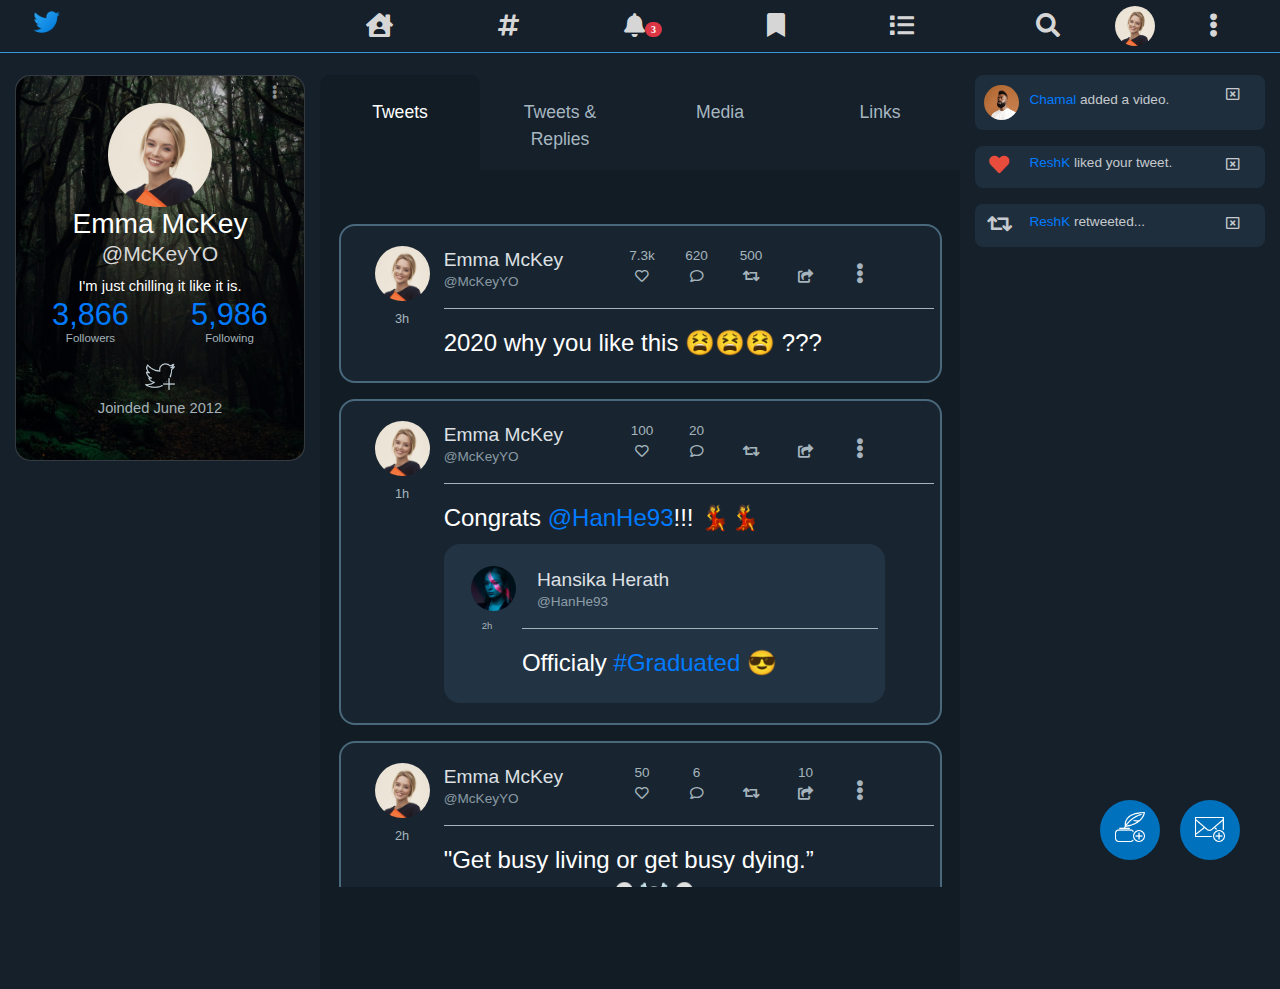
==== commit e8bf82e5: "Profile card update" ====
--- a/profile.html
+++ b/profile.html
@@ -89,25 +89,26 @@
     </header>
     <main role="main" class="container-fluid">
         <div class="row main-content">
-            <div class="sideA col-3">
-                <div class="card bg-dark text-white pro-card">
-                    <img src="assets/images/cover2.jpg" class="card-img" alt="...">
-                    <div class="card-img-overlay">
-                        <i class="fas fa-ellipsis-v"></i>
-                        <img class="user-pic5" src="assets/images/user1.jpg" alt="">
-                        <h3 class="card-title">Emma McKey</h3>
-                        <h5 class="card-subtitle">@McKeyYO</h5>
-                        <p class="card-text">I'm just chilling it like it is.</p>
-                        <div class="row">
-                            <div class="col-2 counts"></div>
-                            <div class="col-4 counts"><h3 class="count">3,866</h3><br><p class="count-text">Followers</p></div>
-                            <div class="col-4 counts"><h3 class="count">5,986</h3><br><p class="count-text">Following</p></div>
-                            <div class="col-2 counts"></div>
-                        </div>
-                        <img class="add-user" src="assets/images/follow.png" alt="" srcset="">
-                        <p class="card-text-join">Joinded June 2012</p>
-                    </div>
-                </div>
+            <div class="sideA pro col-3">
+                <div id="pro-con" class="container">
+                    <div class="card bg-dark text-white pro-card">
+                        <img src="assets/images/cover2.jpg" class="card-img" alt="...">
+                        <div class="card-img-overlay">
+                            <i class="fas fa-ellipsis-v"></i>
+                            <img class="user-pic5" src="assets/images/user1.jpg" alt="">
+                            <h3 class="card-title">Emma McKey</h3>
+                            <h5 class="card-subtitle">@McKeyYO</h5>
+                            <p class="card-text">I'm just chilling it like it is.</p>
+                            <div class="row">
+                                <div class="col-6 counts"><h3 class="count">3,866</h3><br><p class="count-text">Followers</p></div>
+                                <div class="col-6 counts"><h3 class="count">5,986</h3><br><p class="count-text">Following</p></div>
+                            </div>
+                            <img class="add-user" src="assets/images/follow.png" alt="" srcset="">
+                            <p class="card-text-join">Joinded June 2012</p>
+                        </div>
+                    </div>
+                </div>
+                
             </div>
             <div class="sideB col-xs-12 col-md-6">
                 <div class="row profile-res">
--- a/assets/css/main.css
+++ b/assets/css/main.css
@@ -94,8 +94,8 @@
 }
 .user-pic5{
     border-radius: 50%;
-    height: 125px;
-    width: 125px;
+    height: 8.1vw;
+    width: 8.1vw;
     margin-left: auto;
     margin-right: auto;
     display: block;
@@ -171,12 +171,11 @@
 .sideA .card-link{
     color: white;
     font-size: 1rem;
-    text-align: right; 
-}
-.sideA p{
+    text-align: right;
     margin-top: 1.2rem;
     margin-bottom: 0;
 }
+
 .follow .row{
     margin-left: 2px;
     margin-right: 5px;
@@ -213,8 +212,10 @@
 }
 
 /* SIDE-A CARD-PRO */
+.sideA #pro-con{
+    padding: 0 !important;
+}
 .sideA .pro-card{
-    height: 25rem;
     border-radius: 15px;
     background-position:center;
 }
@@ -224,7 +225,7 @@
 .sideA .pro-card .card-img-overlay{
     background-color: rgba(0, 0, 0, 0.203);
     border-radius: 15px;
-    height: 410px;
+    padding-top: 0.5vw;
 }
 .sideA .pro-card .card-img-overlay i{
     margin-left: 95%;
@@ -233,47 +234,52 @@
 .sideA .pro-card .card-img-overlay i:hover{
     opacity: 1;
 }
+.sideA .pro-card .card-img-overlay .row{
+    height: 4.3vw;
+}
 .sideA .pro-card .card-img-overlay .card-title{
     text-align: center;
-    margin-top: 0.8rem;
+    font-size: 2.2vw;
 }
 .sideA .pro-card .card-img-overlay .card-subtitle{
     text-align: center;
     margin-top: -0.7rem;
     margin-bottom: 0.5rem;
+    font-size: 1.65vw;
     color: #D8D8D8;
 }
 .sideA .pro-card .card-img-overlay .card-text{
     text-align: center;
     margin-top: 0.2rem;
-}
-.sideA .pro-card .card-img-overlay .row{
-    margin-top: 0.5rem;
+    font-size: 1.15vw;
+    margin-bottom: 0;
 }
 .sideA .pro-card .card-img-overlay .counts{
     text-align: center;
 }
 .sideA .pro-card .card-img-overlay .count{
     color: #007BFF;
+    font-size: 2.4vw;
 }
 .sideA .pro-card .card-img-overlay .count-text{
-    font-size: 12px;
+    font-size: 0.9vw;
     text-align: center;
     margin-top: -2rem;
     color: #A4B2B9;
 }
 .sideA .pro-card .card-img-overlay .add-user{
     margin-top: 0.5rem;
-    height: 30px;
-    width: 30px;
+    height: 2.4vw;
+    width: 2.4vw;
     margin-left: auto;
     margin-right: auto;
     display: block;
 }
 .sideA .pro-card .card-img-overlay .card-text-join{
-    margin-top: 0.5rem;
+    font-size: 1.15vw;
     color: #A4B2B9;
     text-align: center;
+    margin-top: 0.5vw;
 }
 /* SIDE B */
 .sideB .content{
@@ -383,7 +389,6 @@
     margin-left: 1rem;
     margin-bottom: 0;
 }
-
 .sideB .name{
     margin-bottom: -0.2rem;
     font-size: 1.2rem;
@@ -476,6 +481,7 @@
     margin-top: 0;
     margin-bottom: 10px;
 }
+
 /* SIDE C */
 .sideC{
     padding-top: 1.2rem;
@@ -526,8 +532,8 @@
 .sideC .heart-not:hover{
     color: #E74C3C;
 }
+
 /* FLOAT */
-
 .float{
     position:fixed;
 	width:60px;
@@ -558,24 +564,16 @@
 	margin-top:22px;
 }
 
-/* SIDE BAR */
-
-/* width */
+/* SCROLL BAR */
 ::-webkit-scrollbar {
     width: 5px;
 }
-
-  /* Track */
 ::-webkit-scrollbar-track {
     background: #182531; 
 }
-
-  /* Handle */
 ::-webkit-scrollbar-thumb {
     background: #1E2E3D; 
 }
-
-  /* Handle on hover */
 ::-webkit-scrollbar-thumb:hover {
     background: #AAB9C2; 
 }
@@ -684,6 +682,9 @@
     }
 }
 @media (max-width: 875px){
+    .sideA .pro-card .card-img-overlay .add-user{
+        margin-top: 0;
+    }
     .sideB .tweets .tweet-head .col-4 .name, .sideB .tweets .tweet-head .col-4 .handle{
         font-size: 0.8rem;
     }
@@ -718,8 +719,7 @@
         margin-left: 2rem;
         margin-right: 2rem;
     }
-    .fixed-bottom 
-    {
+    .fixed-bottom {
         display: inline;
     }
     .fixed-bottom #navbarText2{
@@ -783,3 +783,21 @@
         height: 25px;
     }
 }
+
+@media (max-width: 470px){
+    .fixed-bottom .container{
+        padding-left: 30px;
+        padding-right: 30px;
+    }
+    .fixed-bottom .col{
+        padding: 0;
+    }
+    .fixed-bottom .col .nav-link{
+        font-size: 90%;
+        padding-left: 0;
+        padding-right: 0;
+    }
+    .sideB .tweet-values{
+        display: none;
+    }
+}
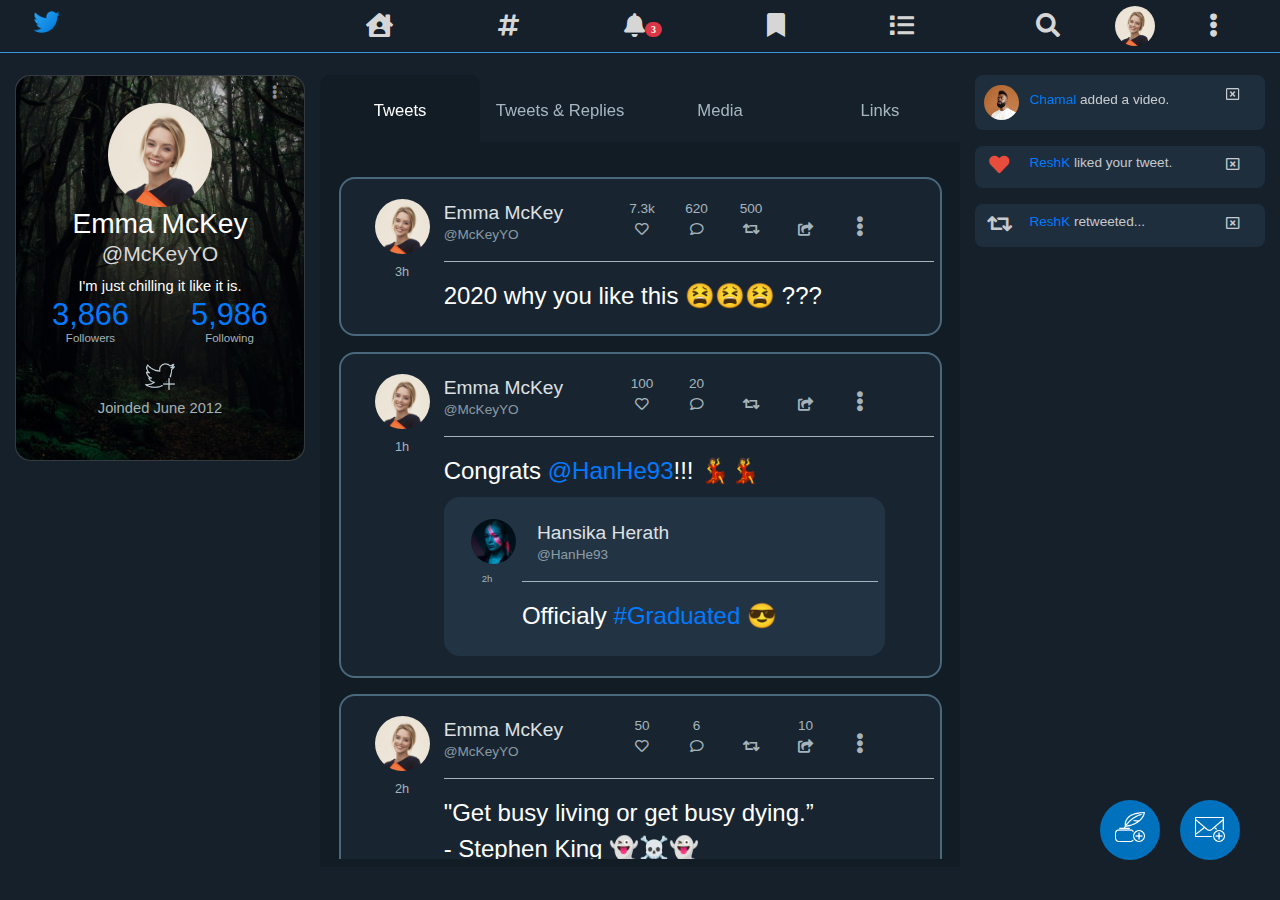
==== commit 2da1f80f: "Profile tweet update" ====
--- a/profile.html
+++ b/profile.html
@@ -8,6 +8,7 @@
     <link rel="stylesheet" href="assets/icons/css/all.css">
     <link rel="stylesheet" href="assets/bootstrap/css/bootstrap.min.css">
     <link rel="stylesheet" href="assets/css/main.css">
+    <link rel="stylesheet" href="assets/css/profile.css">
     <script src='assets/bootstrap/js/bootstrap.min.js'></script>
     <title>Profile</title>
 </head>
--- a/assets/css/main.css
+++ b/assets/css/main.css
@@ -102,8 +102,8 @@
 }
 .user-pic6{
     border-radius: 50%;
-    height: 95px;
-    width: 95px;
+    height: 16vw;
+    width: 16vw;
     margin-left: auto;
     margin-right: auto;
     margin-top: auto;
@@ -295,7 +295,6 @@
     overflow-x: hidden; 
     overflow-y: auto;
     background-color: #121C25;
-    padding-top:1.2rem;
     padding-bottom:1.2rem;
 }
 .sideB .sub-menu-pro{
@@ -303,7 +302,7 @@
     padding-top: 1.5rem;
     padding-bottom: 1rem;
     text-align: center;
-    font-size: 1.1rem;
+    font-size: 1.3vw;
     color: #A7B7C0;
     border-bottom: 2px solid transparent;
     border-radius: 10px 10px 0px 0px;
@@ -619,6 +618,9 @@
     }
 }
 @media (max-width: 1075px){
+    .sideB .sub-menu-pro{
+        padding-bottom: 0;
+    }
     .sideB .tweets .tweet-head .col-4 .name, .sideB .tweets .tweet-head .col-4 .handle{
         font-size: 0.95rem;
         padding-left: 5px;
@@ -767,6 +769,17 @@
     .sideB .profile-res{
         display: block;
     }
+    .sideB .content{
+        padding-top: 0;
+    }
+    .sideB .sub-menu-pro{
+        padding-top: 0.3rem;
+        padding-bottom: 0;
+        font-size: 2.7vw;
+    }
+    .sideB .tweet-head .col-8 .row{
+        margin-top: 0;
+    }
     .sideB .tweets .tweet-head .col-4 .name, .sideB .tweets .tweet-head .col-4 .handle{
         font-size: 1rem;
     }
@@ -797,7 +810,13 @@
         padding-left: 0;
         padding-right: 0;
     }
+    .sideB .sub-menu-pro{
+        font-size: 3vw;
+    }
     .sideB .tweet-values{
         display: none;
     }
-}
+    .sideB .tweet-head .col-8 .row{
+        margin-top: 1rem;
+    }
+}
--- a/assets/css/profile.css
+++ b/assets/css/profile.css
@@ -0,0 +1,8 @@
+.sideB .content{
+    height: 80.5vh;
+}
+@media (max-width: 768px){
+    .sideB .content{
+        height: 91vh;
+    }
+}